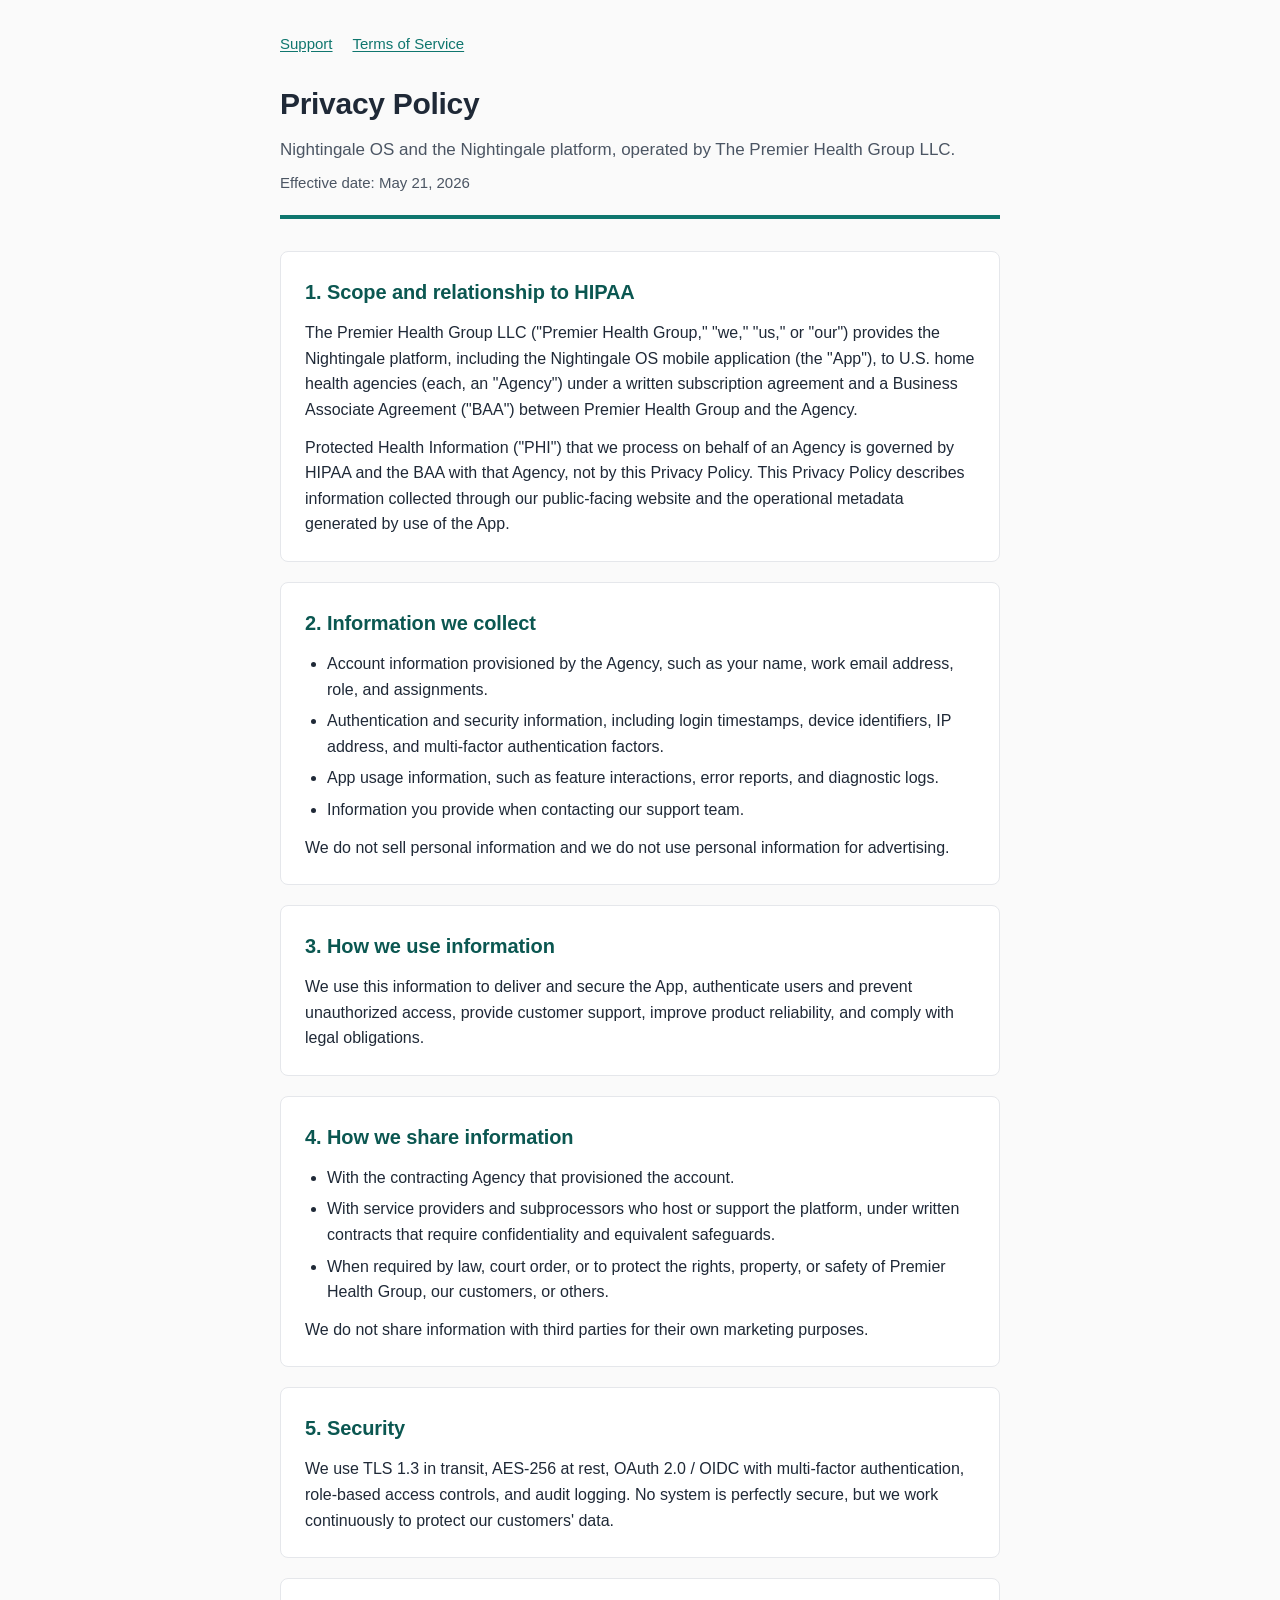
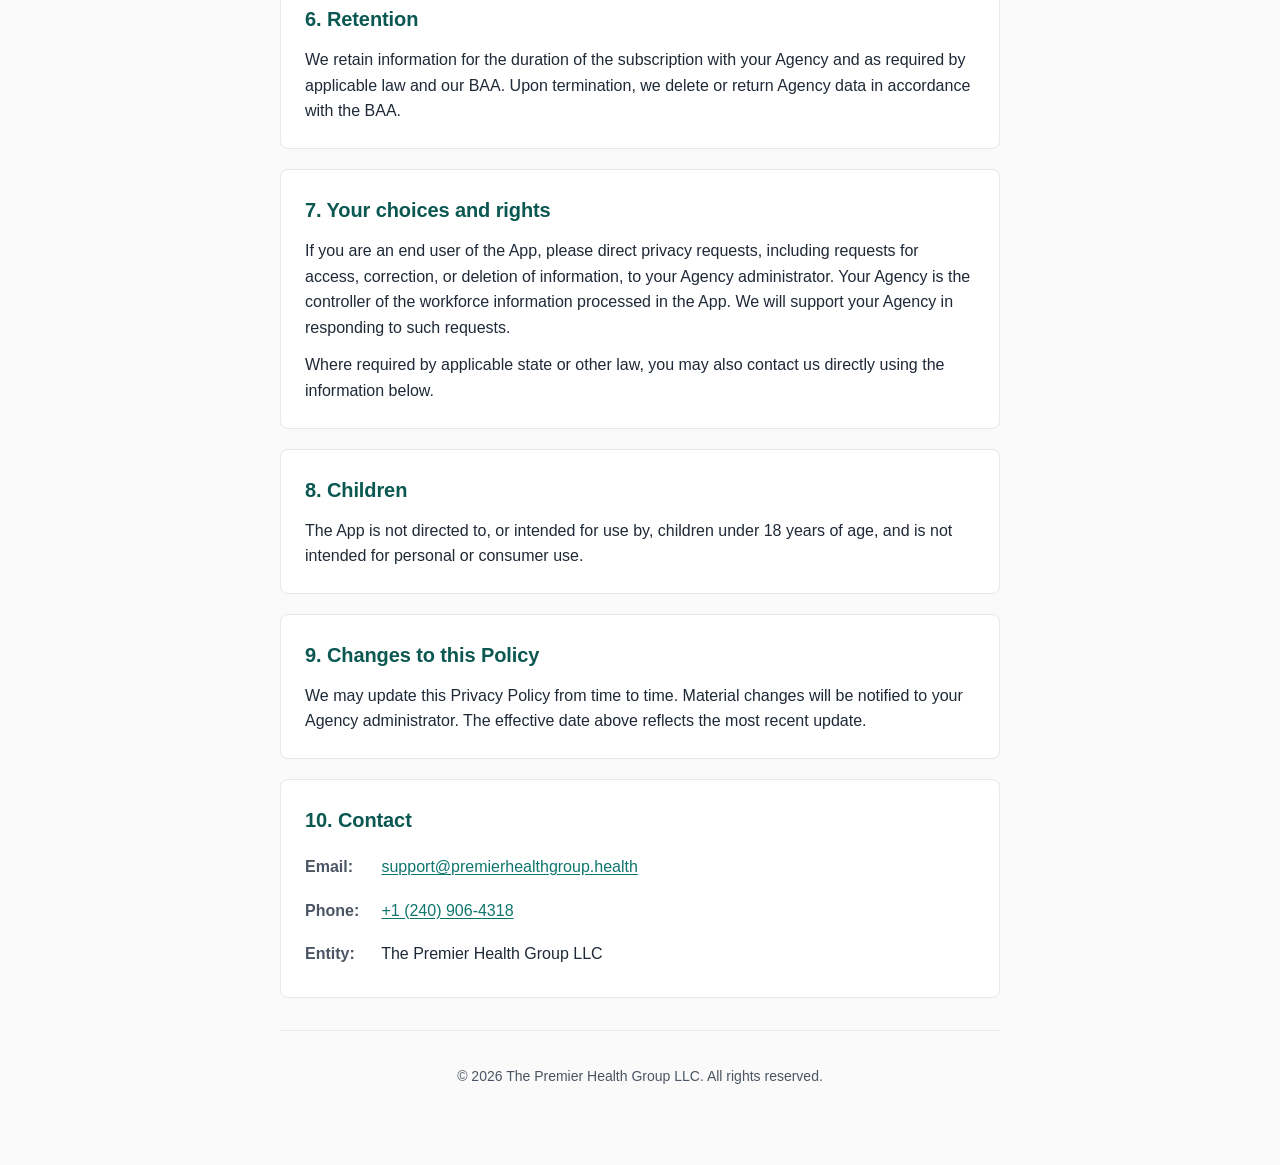
==== privacy.html @ 6028e1cd "feat: add privacy policy and terms of service pages" ====
<!DOCTYPE html>
<html lang="en">
<head>
  <meta charset="utf-8">
  <meta name="viewport" content="width=device-width, initial-scale=1">
  <title>Privacy Policy | Nightingale OS | The Premier Health Group</title>
  <meta name="description" content="Privacy Policy for Nightingale OS and the Nightingale platform, operated by The Premier Health Group LLC.">
  <meta name="robots" content="noindex, nofollow">
  <link rel="stylesheet" href="styles.css">
</head>
<body>
  <main class="container">
    <nav class="crosslinks" aria-label="Site navigation">
      <a href="index.html">Support</a>
      <a href="terms.html">Terms of Service</a>
    </nav>

    <header class="page-header">
      <h1>Privacy Policy</h1>
      <p class="subhead">Nightingale OS and the Nightingale platform, operated by The Premier Health Group LLC.</p>
      <p class="meta">Effective date: May 21, 2026</p>
    </header>

    <section aria-labelledby="scope-heading">
      <h2 id="scope-heading">1. Scope and relationship to HIPAA</h2>
      <p>The Premier Health Group LLC ("Premier Health Group," "we," "us," or "our") provides the Nightingale platform, including the Nightingale OS mobile application (the "App"), to U.S. home health agencies (each, an "Agency") under a written subscription agreement and a Business Associate Agreement ("BAA") between Premier Health Group and the Agency.</p>
      <p>Protected Health Information ("PHI") that we process on behalf of an Agency is governed by HIPAA and the BAA with that Agency, not by this Privacy Policy. This Privacy Policy describes information collected through our public-facing website and the operational metadata generated by use of the App.</p>
    </section>

    <section aria-labelledby="collect-heading">
      <h2 id="collect-heading">2. Information we collect</h2>
      <ul>
        <li>Account information provisioned by the Agency, such as your name, work email address, role, and assignments.</li>
        <li>Authentication and security information, including login timestamps, device identifiers, IP address, and multi-factor authentication factors.</li>
        <li>App usage information, such as feature interactions, error reports, and diagnostic logs.</li>
        <li>Information you provide when contacting our support team.</li>
      </ul>
      <p>We do not sell personal information and we do not use personal information for advertising.</p>
    </section>

    <section aria-labelledby="use-heading">
      <h2 id="use-heading">3. How we use information</h2>
      <p>We use this information to deliver and secure the App, authenticate users and prevent unauthorized access, provide customer support, improve product reliability, and comply with legal obligations.</p>
    </section>

    <section aria-labelledby="share-heading">
      <h2 id="share-heading">4. How we share information</h2>
      <ul>
        <li>With the contracting Agency that provisioned the account.</li>
        <li>With service providers and subprocessors who host or support the platform, under written contracts that require confidentiality and equivalent safeguards.</li>
        <li>When required by law, court order, or to protect the rights, property, or safety of Premier Health Group, our customers, or others.</li>
      </ul>
      <p>We do not share information with third parties for their own marketing purposes.</p>
    </section>

    <section aria-labelledby="security-heading">
      <h2 id="security-heading">5. Security</h2>
      <p>We use TLS 1.3 in transit, AES-256 at rest, OAuth 2.0 / OIDC with multi-factor authentication, role-based access controls, and audit logging. No system is perfectly secure, but we work continuously to protect our customers' data.</p>
    </section>

    <section aria-labelledby="retention-heading">
      <h2 id="retention-heading">6. Retention</h2>
      <p>We retain information for the duration of the subscription with your Agency and as required by applicable law and our BAA. Upon termination, we delete or return Agency data in accordance with the BAA.</p>
    </section>

    <section aria-labelledby="rights-heading">
      <h2 id="rights-heading">7. Your choices and rights</h2>
      <p>If you are an end user of the App, please direct privacy requests, including requests for access, correction, or deletion of information, to your Agency administrator. Your Agency is the controller of the workforce information processed in the App. We will support your Agency in responding to such requests.</p>
      <p>Where required by applicable state or other law, you may also contact us directly using the information below.</p>
    </section>

    <section aria-labelledby="children-heading">
      <h2 id="children-heading">8. Children</h2>
      <p>The App is not directed to, or intended for use by, children under 18 years of age, and is not intended for personal or consumer use.</p>
    </section>

    <section aria-labelledby="changes-heading">
      <h2 id="changes-heading">9. Changes to this Policy</h2>
      <p>We may update this Privacy Policy from time to time. Material changes will be notified to your Agency administrator. The effective date above reflects the most recent update.</p>
    </section>

    <section aria-labelledby="contact-heading">
      <h2 id="contact-heading">10. Contact</h2>
      <ul class="contact-list">
        <li><span class="label">Email:</span> <a href="mailto:support@premierhealthgroup.health">support@premierhealthgroup.health</a></li>
        <li><span class="label">Phone:</span> <a href="tel:+12409064318">+1 (240) 906-4318</a></li>
        <li><span class="label">Entity:</span> The Premier Health Group LLC</li>
      </ul>
    </section>

    <footer class="page-footer">
      <p>&copy; 2026 The Premier Health Group LLC. All rights reserved.</p>
    </footer>
  </main>
</body>
</html>
---- styles.css ----
:root {
  --accent: #0f766e;
  --accent-dark: #0b5751;
  --text: #1f2937;
  --muted: #4b5563;
  --bg: #fafafa;
  --card: #ffffff;
  --border: #e5e7eb;
}

* { box-sizing: border-box; }

html, body {
  margin: 0;
  padding: 0;
  background: var(--bg);
  color: var(--text);
  font-family: -apple-system, BlinkMacSystemFont, "Segoe UI", Roboto, Oxygen, Ubuntu, Cantarell, "Helvetica Neue", Arial, sans-serif;
  font-size: 16px;
  line-height: 1.6;
  -webkit-font-smoothing: antialiased;
  -moz-osx-font-smoothing: grayscale;
}

a {
  color: var(--accent);
  text-decoration: underline;
  text-underline-offset: 2px;
}

a:hover, a:focus {
  color: var(--accent-dark);
}

.container {
  max-width: 760px;
  margin: 0 auto;
  padding: 32px 20px 64px;
}

header.page-header {
  border-bottom: 4px solid var(--accent);
  padding-bottom: 20px;
  margin-bottom: 32px;
}

header.page-header h1 {
  font-size: 1.875rem;
  margin: 0 0 8px;
  color: var(--text);
  letter-spacing: -0.01em;
}

header.page-header p.subhead {
  margin: 0;
  color: var(--muted);
  font-size: 1.0625rem;
}

header.page-header p.meta {
  margin: 8px 0 0;
  color: var(--muted);
  font-size: 0.9375rem;
}

section {
  background: var(--card);
  border: 1px solid var(--border);
  border-radius: 8px;
  padding: 24px;
  margin-bottom: 20px;
}

section h2 {
  font-size: 1.25rem;
  margin: 0 0 12px;
  color: var(--accent-dark);
  letter-spacing: -0.005em;
}

section p {
  margin: 0 0 12px;
  color: var(--text);
}

section p:last-child {
  margin-bottom: 0;
}

section ul, section ol {
  margin: 0 0 12px;
  padding-left: 22px;
}

section li {
  margin-bottom: 6px;
}

section li:last-child {
  margin-bottom: 0;
}

.contact-list {
  list-style: none;
  padding: 0;
  margin: 12px 0 0;
}

.contact-list li {
  padding: 6px 0;
  color: var(--text);
}

.contact-list .label {
  display: inline-block;
  min-width: 72px;
  color: var(--muted);
  font-weight: 600;
}

nav.crosslinks {
  margin-bottom: 24px;
  font-size: 0.9375rem;
}

nav.crosslinks a {
  margin-right: 16px;
}

footer.page-footer {
  margin-top: 32px;
  padding-top: 20px;
  border-top: 1px solid var(--border);
  text-align: center;
  color: var(--muted);
  font-size: 0.875rem;
}

@media (max-width: 520px) {
  .container { padding: 20px 16px 48px; }
  header.page-header h1 { font-size: 1.5rem; }
  header.page-header p.subhead { font-size: 1rem; }
  section { padding: 20px; }
  section h2 { font-size: 1.125rem; }
  .contact-list .label { display: block; min-width: 0; margin-bottom: 2px; }
}
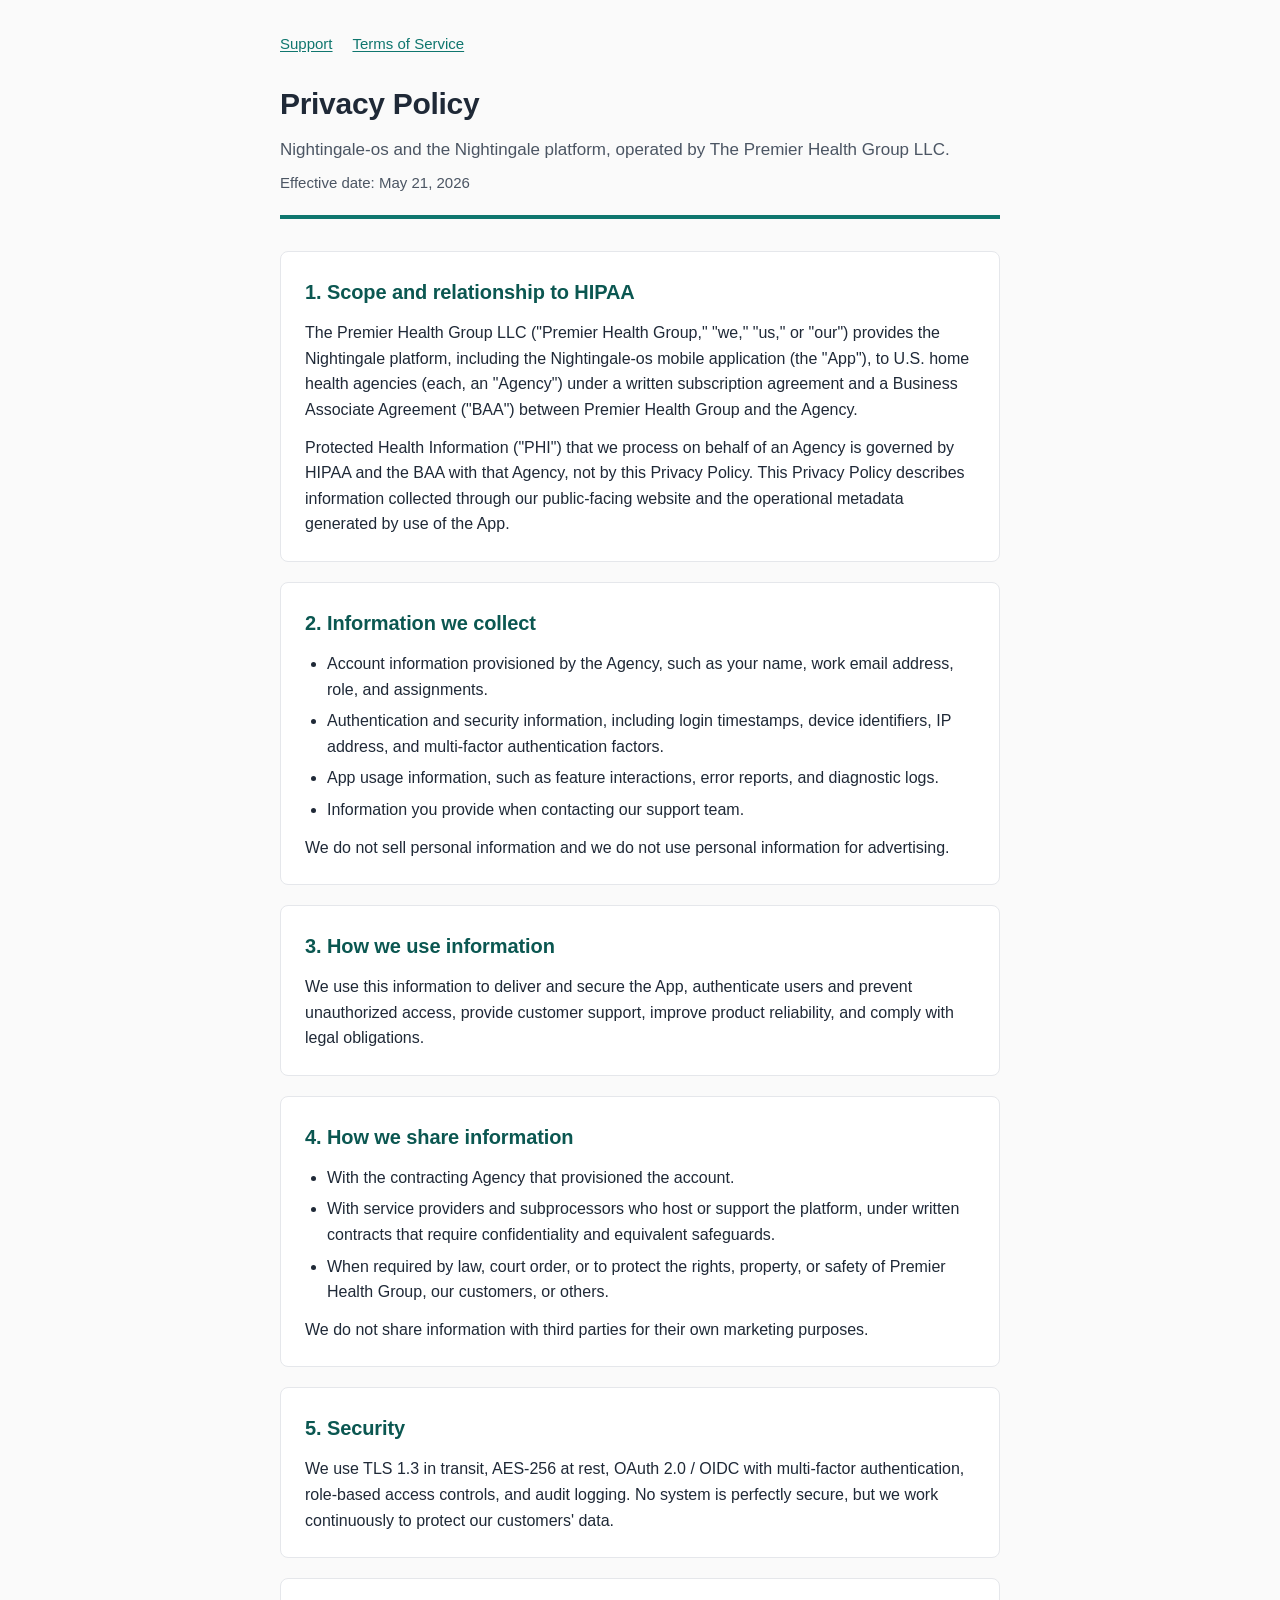
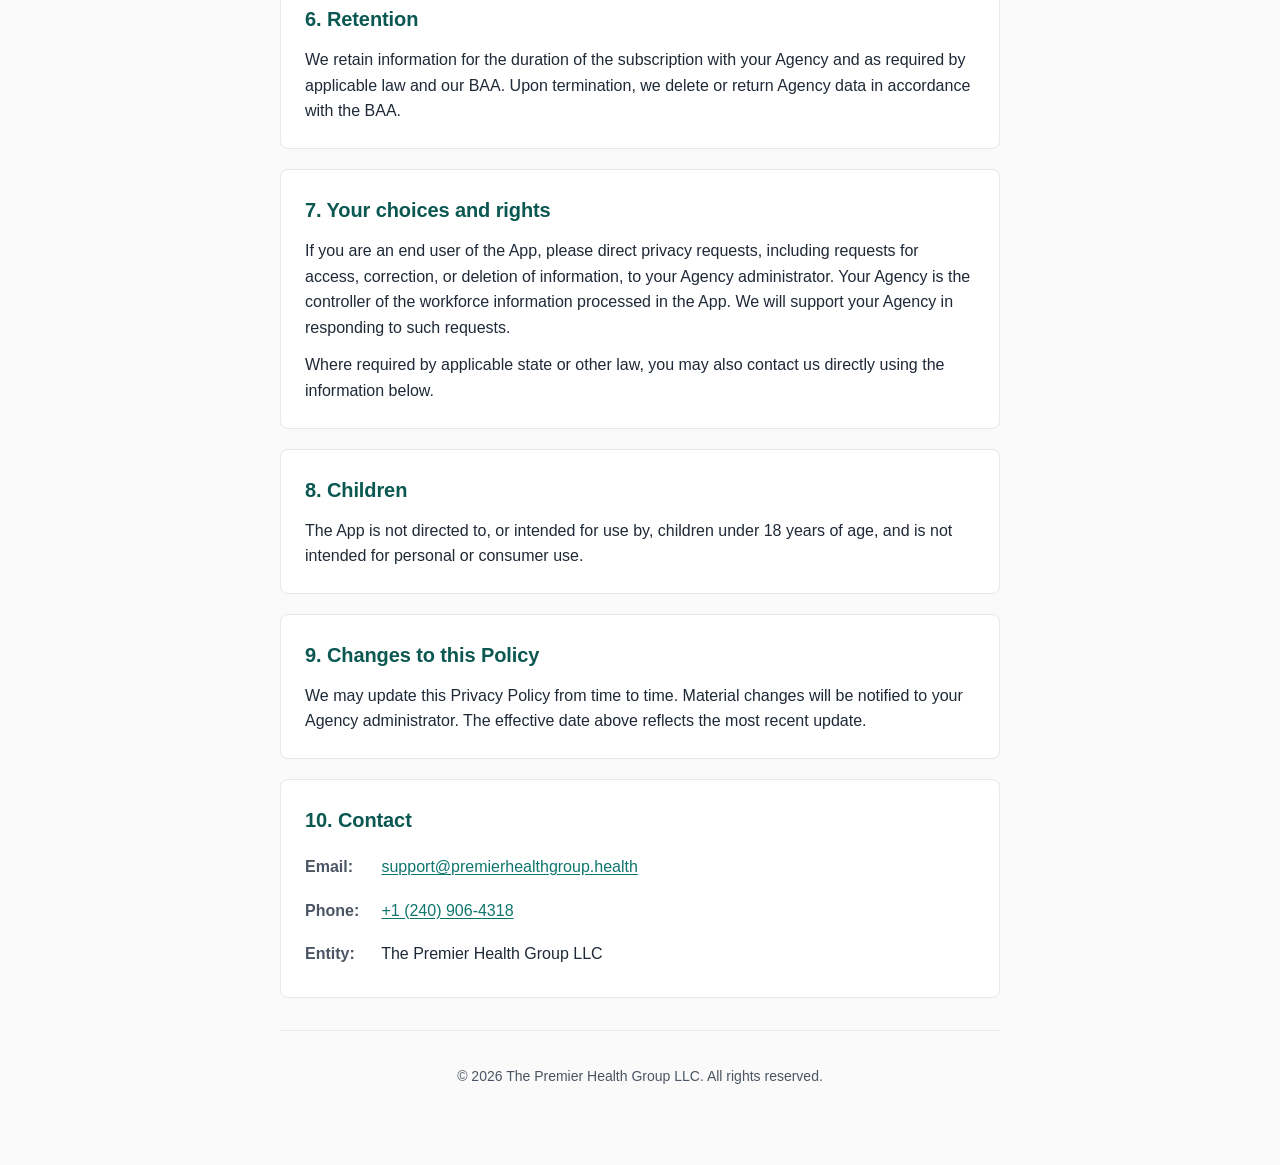
==== commit ce2de5e6: "fix: use canonical app name 'Nightingale-os'" ====
--- a/privacy.html
+++ b/privacy.html
@@ -3,8 +3,8 @@
 <head>
   <meta charset="utf-8">
   <meta name="viewport" content="width=device-width, initial-scale=1">
-  <title>Privacy Policy | Nightingale OS | The Premier Health Group</title>
-  <meta name="description" content="Privacy Policy for Nightingale OS and the Nightingale platform, operated by The Premier Health Group LLC.">
+  <title>Privacy Policy | Nightingale-os | The Premier Health Group</title>
+  <meta name="description" content="Privacy Policy for Nightingale-os and the Nightingale platform, operated by The Premier Health Group LLC.">
   <meta name="robots" content="noindex, nofollow">
   <link rel="stylesheet" href="styles.css">
 </head>
@@ -17,13 +17,13 @@
 
     <header class="page-header">
       <h1>Privacy Policy</h1>
-      <p class="subhead">Nightingale OS and the Nightingale platform, operated by The Premier Health Group LLC.</p>
+      <p class="subhead">Nightingale-os and the Nightingale platform, operated by The Premier Health Group LLC.</p>
       <p class="meta">Effective date: May 21, 2026</p>
     </header>
 
     <section aria-labelledby="scope-heading">
       <h2 id="scope-heading">1. Scope and relationship to HIPAA</h2>
-      <p>The Premier Health Group LLC ("Premier Health Group," "we," "us," or "our") provides the Nightingale platform, including the Nightingale OS mobile application (the "App"), to U.S. home health agencies (each, an "Agency") under a written subscription agreement and a Business Associate Agreement ("BAA") between Premier Health Group and the Agency.</p>
+      <p>The Premier Health Group LLC ("Premier Health Group," "we," "us," or "our") provides the Nightingale platform, including the Nightingale-os mobile application (the "App"), to U.S. home health agencies (each, an "Agency") under a written subscription agreement and a Business Associate Agreement ("BAA") between Premier Health Group and the Agency.</p>
       <p>Protected Health Information ("PHI") that we process on behalf of an Agency is governed by HIPAA and the BAA with that Agency, not by this Privacy Policy. This Privacy Policy describes information collected through our public-facing website and the operational metadata generated by use of the App.</p>
     </section>
 
